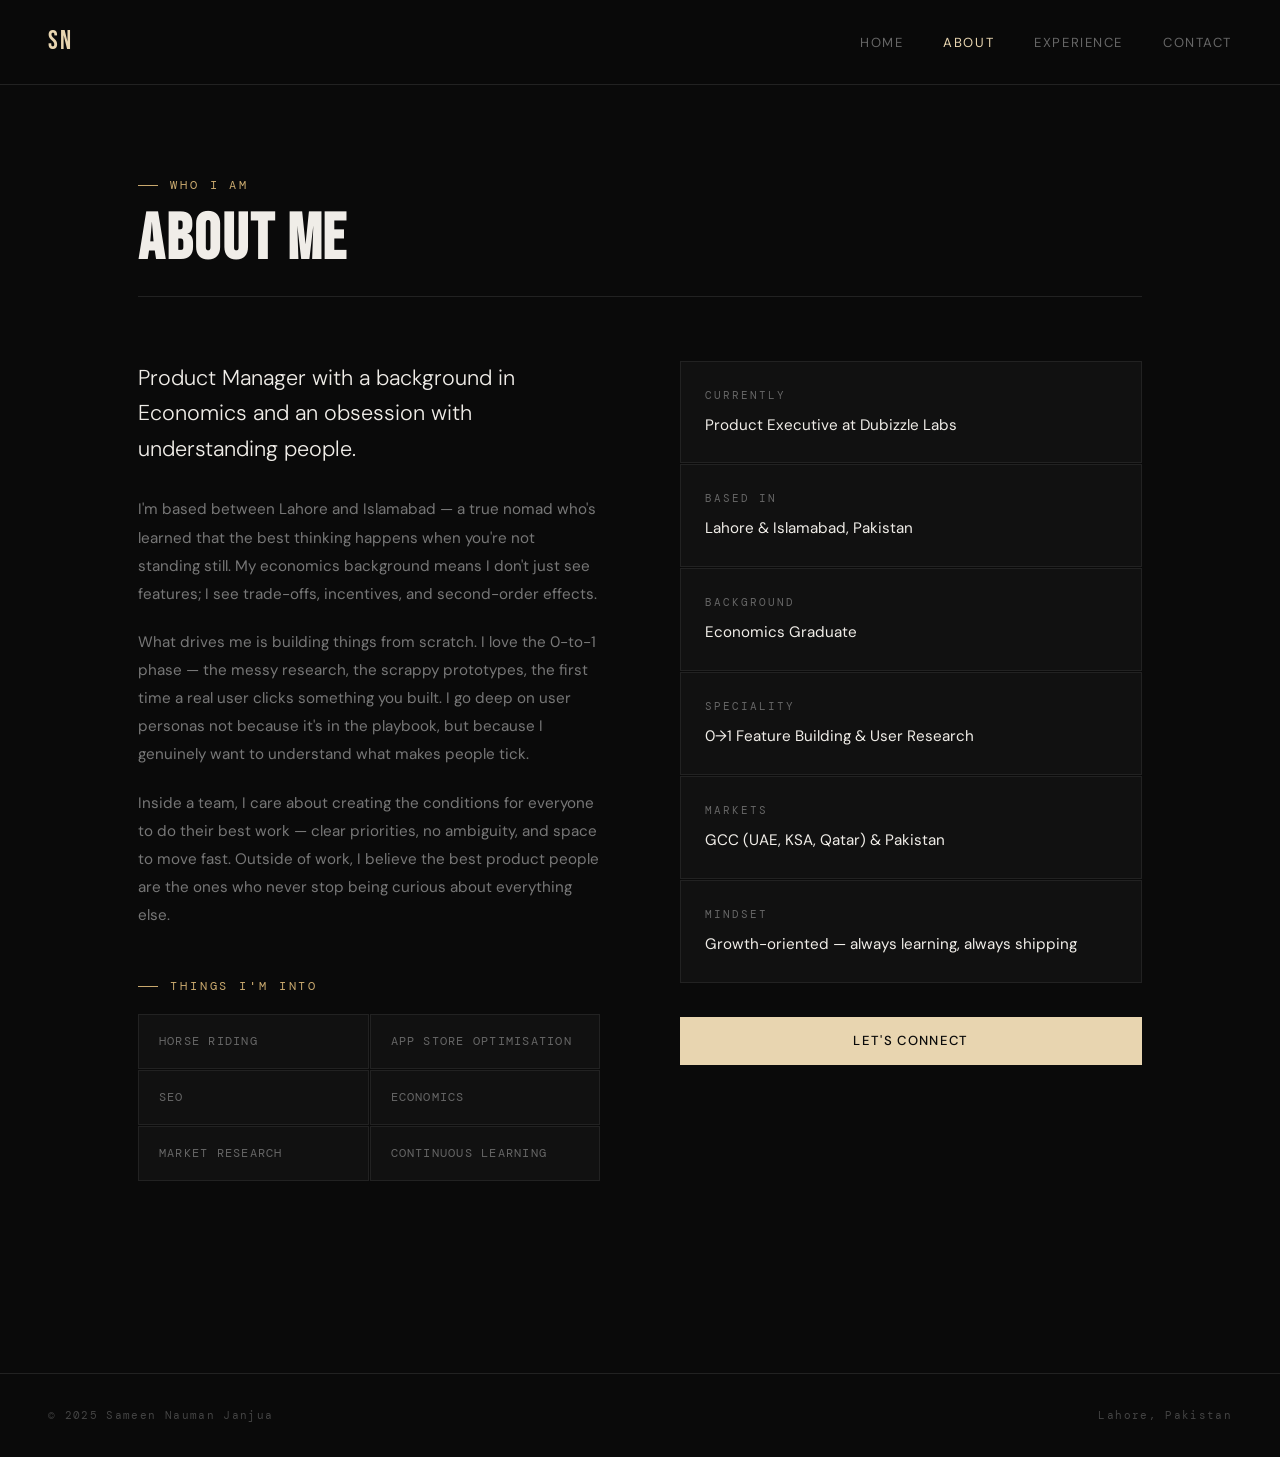
==== about.html @ ec95205e "Add files via upload" ====
<!DOCTYPE html>
<html lang="en">
<head>
  <meta charset="UTF-8" />
  <meta name="viewport" content="width=device-width, initial-scale=1.0" />
  <title>About — Sameen Nauman</title>
  <link rel="stylesheet" href="style.css" />
</head>
<body>

  <nav>
    <a href="index.html" class="nav-logo">SN</a>
    <ul class="nav-links">
      <li><a href="index.html">Home</a></li>
      <li><a href="about.html" class="active">About</a></li>
      <li><a href="experience.html">Experience</a></li>
      <li><a href="contact.html">Contact</a></li>
    </ul>
  </nav>

  <div class="page">
    <section class="section">
      <div class="container">

        <div class="section-header fade-up">
          <p class="section-label">Who I Am</p>
          <h1 class="section-title">About Me</h1>
        </div>

        <div class="about-grid">
          <div class="about-main fade-up delay-1">
            <p class="about-lead">
              Product Manager with a background in Economics and an obsession with understanding people.
            </p>
            <p class="about-body">
              I'm based between Lahore and Islamabad — a true nomad who's learned that the best thinking happens when you're not standing still. My economics background means I don't just see features; I see trade-offs, incentives, and second-order effects.
            </p>
            <p class="about-body">
              What drives me is building things from scratch. I love the 0-to-1 phase — the messy research, the scrappy prototypes, the first time a real user clicks something you built. I go deep on user personas not because it's in the playbook, but because I genuinely want to understand what makes people tick.
            </p>
            <p class="about-body">
              Inside a team, I care about creating the conditions for everyone to do their best work — clear priorities, no ambiguity, and space to move fast. Outside of work, I believe the best product people are the ones who never stop being curious about everything else.
            </p>

            <div class="hobbies-grid" style="margin-top: 3rem;">
              <div class="section-label" style="grid-column: 1/-1; margin-bottom: 1rem;">Things I'm Into</div>
              <div class="hobby-tag">Horse Riding</div>
              <div class="hobby-tag">App Store Optimisation</div>
              <div class="hobby-tag">SEO</div>
              <div class="hobby-tag">Economics</div>
              <div class="hobby-tag">Market Research</div>
              <div class="hobby-tag">Continuous Learning</div>
            </div>
          </div>

          <div class="about-sidebar fade-up delay-2">
            <div class="sidebar-item">
              <div class="sidebar-item-label">Currently</div>
              <div class="sidebar-item-value">Product Executive at Dubizzle Labs</div>
            </div>
            <div class="sidebar-item">
              <div class="sidebar-item-label">Based In</div>
              <div class="sidebar-item-value">Lahore & Islamabad, Pakistan</div>
            </div>
            <div class="sidebar-item">
              <div class="sidebar-item-label">Background</div>
              <div class="sidebar-item-value">Economics Graduate</div>
            </div>
            <div class="sidebar-item">
              <div class="sidebar-item-label">Speciality</div>
              <div class="sidebar-item-value">0→1 Feature Building & User Research</div>
            </div>
            <div class="sidebar-item">
              <div class="sidebar-item-label">Markets</div>
              <div class="sidebar-item-value">GCC (UAE, KSA, Qatar) & Pakistan</div>
            </div>
            <div class="sidebar-item">
              <div class="sidebar-item-label">Mindset</div>
              <div class="sidebar-item-value">Growth-oriented — always learning, always shipping</div>
            </div>
            <div style="margin-top: 1px;">
              <a href="contact.html" class="btn btn-primary" style="width: 100%; justify-content: center; margin-top: 2rem;">Let's Connect</a>
            </div>
          </div>
        </div>

      </div>
    </section>
  </div>

  <footer>
    <span class="footer-text">© 2025 Sameen Nauman Janjua</span>
    <span class="footer-text">Lahore, Pakistan</span>
  </footer>

</body>
</html>
---- style.css ----
@import url('https://fonts.googleapis.com/css2?family=Bebas+Neue&family=DM+Sans:ital,opsz,wght@0,9..40,300;0,9..40,400;0,9..40,500;1,9..40,300&family=DM+Mono:wght@400;500&display=swap');

*, *::before, *::after { box-sizing: border-box; margin: 0; padding: 0; }

:root {
  --bg: #0a0a0a;
  --bg2: #111111;
  --bg3: #181818;
  --border: #222222;
  --border2: #2e2e2e;
  --text: #f0ede8;
  --muted: #666;
  --muted2: #444;
  --accent: #e8d5b0;
  --accent2: #c9a96e;
  --accent3: #f5efe6;
  --font-display: 'Bebas Neue', sans-serif;
  --font-body: 'DM Sans', sans-serif;
  --font-mono: 'DM Mono', monospace;
}

html { scroll-behavior: smooth; }

body {
  background: var(--bg);
  color: var(--text);
  font-family: var(--font-body);
  font-size: 16px;
  line-height: 1.7;
  min-height: 100vh;
  overflow-x: hidden;
}

/* ── NAV ── */
nav {
  position: fixed;
  top: 0; left: 0; right: 0;
  z-index: 100;
  display: flex;
  align-items: center;
  justify-content: space-between;
  padding: 1.25rem 3rem;
  background: rgba(10,10,10,0.92);
  backdrop-filter: blur(12px);
  border-bottom: 1px solid var(--border);
}

.nav-logo {
  font-family: var(--font-display);
  font-size: 1.6rem;
  letter-spacing: 0.08em;
  color: var(--accent);
  text-decoration: none;
}

.nav-links {
  display: flex;
  gap: 2.5rem;
  list-style: none;
}

.nav-links a {
  color: var(--muted);
  text-decoration: none;
  font-size: 0.82rem;
  letter-spacing: 0.12em;
  text-transform: uppercase;
  font-weight: 400;
  transition: color 0.2s;
}

.nav-links a:hover,
.nav-links a.active {
  color: var(--accent);
}

/* ── LAYOUT ── */
.page {
  padding-top: 80px;
  min-height: 100vh;
}

.container {
  max-width: 1100px;
  margin: 0 auto;
  padding: 0 3rem;
}

/* ── HOME ── */
.hero {
  min-height: calc(100vh - 80px);
  display: flex;
  align-items: center;
  position: relative;
  overflow: hidden;
}

.hero::before {
  content: '';
  position: absolute;
  top: -20%;
  right: -10%;
  width: 600px;
  height: 600px;
  background: radial-gradient(circle, rgba(232,213,176,0.04) 0%, transparent 70%);
  pointer-events: none;
}

.hero-grid {
  display: grid;
  grid-template-columns: 1fr 1fr;
  gap: 4rem;
  align-items: center;
  width: 100%;
}

.hero-eyebrow {
  font-family: var(--font-mono);
  font-size: 0.75rem;
  letter-spacing: 0.2em;
  text-transform: uppercase;
  color: var(--accent2);
  margin-bottom: 1.25rem;
  display: flex;
  align-items: center;
  gap: 0.75rem;
}

.hero-eyebrow::before {
  content: '';
  display: block;
  width: 32px;
  height: 1px;
  background: var(--accent2);
}

.hero-name {
  font-family: var(--font-display);
  font-size: clamp(4rem, 8vw, 7rem);
  line-height: 0.92;
  letter-spacing: 0.02em;
  color: var(--text);
  margin-bottom: 0.5rem;
}

.hero-name span {
  color: var(--accent);
  display: block;
}

.hero-title {
  font-family: var(--font-mono);
  font-size: 0.85rem;
  color: var(--muted);
  letter-spacing: 0.15em;
  text-transform: uppercase;
  margin-bottom: 2rem;
  padding-top: 1rem;
  border-top: 1px solid var(--border);
}

.hero-desc {
  font-size: 1rem;
  color: #888;
  line-height: 1.8;
  max-width: 420px;
  margin-bottom: 2.5rem;
  font-weight: 300;
}

.hero-cta {
  display: flex;
  gap: 1rem;
  flex-wrap: wrap;
}

.btn {
  display: inline-flex;
  align-items: center;
  gap: 0.5rem;
  padding: 0.75rem 1.75rem;
  font-family: var(--font-body);
  font-size: 0.82rem;
  font-weight: 500;
  letter-spacing: 0.1em;
  text-transform: uppercase;
  text-decoration: none;
  border: 1px solid var(--border2);
  cursor: pointer;
  transition: all 0.2s;
}

.btn-primary {
  background: var(--accent);
  color: #0a0a0a;
  border-color: var(--accent);
}

.btn-primary:hover {
  background: var(--accent3);
  border-color: var(--accent3);
}

.btn-ghost {
  background: transparent;
  color: var(--muted);
}

.btn-ghost:hover {
  color: var(--text);
  border-color: var(--muted);
}

.hero-visual {
  display: flex;
  flex-direction: column;
  gap: 1px;
}

.stat-card {
  background: var(--bg2);
  border: 1px solid var(--border);
  padding: 1.75rem 2rem;
  transition: border-color 0.2s;
}

.stat-card:hover { border-color: var(--border2); }

.stat-num {
  font-family: var(--font-display);
  font-size: 3rem;
  letter-spacing: 0.04em;
  color: var(--accent);
  line-height: 1;
  margin-bottom: 0.35rem;
}

.stat-label {
  font-size: 0.78rem;
  color: var(--muted);
  letter-spacing: 0.12em;
  text-transform: uppercase;
  font-family: var(--font-mono);
}

/* ── SECTION TITLES ── */
.section-header {
  margin-bottom: 4rem;
  padding-bottom: 1.5rem;
  border-bottom: 1px solid var(--border);
}

.section-label {
  font-family: var(--font-mono);
  font-size: 0.72rem;
  letter-spacing: 0.25em;
  text-transform: uppercase;
  color: var(--accent2);
  margin-bottom: 0.75rem;
  display: flex;
  align-items: center;
  gap: 0.75rem;
}

.section-label::before {
  content: '';
  display: block;
  width: 20px;
  height: 1px;
  background: var(--accent2);
}

.section-title {
  font-family: var(--font-display);
  font-size: clamp(2.5rem, 5vw, 4rem);
  letter-spacing: 0.03em;
  line-height: 1;
  color: var(--text);
}

/* ── ABOUT ── */
.about-grid {
  display: grid;
  grid-template-columns: 1fr 1fr;
  gap: 5rem;
  align-items: start;
}

.about-lead {
  font-size: 1.35rem;
  font-weight: 300;
  line-height: 1.65;
  color: var(--text);
  margin-bottom: 1.75rem;
}

.about-body {
  font-size: 0.95rem;
  color: #777;
  line-height: 1.85;
  margin-bottom: 1.25rem;
}

.about-sidebar {
  display: flex;
  flex-direction: column;
  gap: 1px;
}

.sidebar-item {
  background: var(--bg2);
  border: 1px solid var(--border);
  padding: 1.5rem;
}

.sidebar-item-label {
  font-family: var(--font-mono);
  font-size: 0.7rem;
  letter-spacing: 0.18em;
  text-transform: uppercase;
  color: var(--muted);
  margin-bottom: 0.5rem;
}

.sidebar-item-value {
  font-size: 0.95rem;
  color: var(--text);
  font-weight: 400;
}

.hobbies-grid {
  display: grid;
  grid-template-columns: 1fr 1fr;
  gap: 1px;
  margin-top: 3rem;
}

.hobby-tag {
  background: var(--bg2);
  border: 1px solid var(--border);
  padding: 1rem 1.25rem;
  font-family: var(--font-mono);
  font-size: 0.78rem;
  letter-spacing: 0.1em;
  text-transform: uppercase;
  color: var(--muted);
  transition: all 0.2s;
}

.hobby-tag:hover {
  color: var(--accent);
  border-color: var(--border2);
}

/* ── EXPERIENCE ── */
.exp-list {
  display: flex;
  flex-direction: column;
  gap: 1px;
}

.exp-item {
  background: var(--bg2);
  border: 1px solid var(--border);
  padding: 2.5rem;
  transition: border-color 0.2s;
  position: relative;
  overflow: hidden;
}

.exp-item::before {
  content: '';
  position: absolute;
  left: 0; top: 0; bottom: 0;
  width: 2px;
  background: transparent;
  transition: background 0.2s;
}

.exp-item:hover { border-color: var(--border2); }
.exp-item:hover::before { background: var(--accent2); }

.exp-header {
  display: flex;
  justify-content: space-between;
  align-items: flex-start;
  margin-bottom: 0.5rem;
  flex-wrap: wrap;
  gap: 0.5rem;
}

.exp-company {
  font-family: var(--font-display);
  font-size: 1.5rem;
  letter-spacing: 0.06em;
  color: var(--accent);
  line-height: 1;
}

.exp-period {
  font-family: var(--font-mono);
  font-size: 0.72rem;
  letter-spacing: 0.18em;
  text-transform: uppercase;
  color: var(--muted);
  padding-top: 0.2rem;
}

.exp-role {
  font-size: 0.85rem;
  color: var(--muted);
  letter-spacing: 0.08em;
  text-transform: uppercase;
  font-family: var(--font-mono);
  margin-bottom: 1.5rem;
}

.exp-location {
  font-family: var(--font-mono);
  font-size: 0.7rem;
  color: var(--muted2);
  letter-spacing: 0.1em;
  margin-bottom: 1.5rem;
}

.exp-bullets {
  list-style: none;
  display: flex;
  flex-direction: column;
  gap: 0.65rem;
}

.exp-bullets li {
  font-size: 0.92rem;
  color: #777;
  line-height: 1.7;
  padding-left: 1.25rem;
  position: relative;
}

.exp-bullets li::before {
  content: '—';
  position: absolute;
  left: 0;
  color: var(--accent2);
  font-weight: 400;
}

/* ── CONTACT ── */
.contact-grid {
  display: grid;
  grid-template-columns: 1fr 1fr;
  gap: 5rem;
  align-items: start;
}

.contact-lead {
  font-size: 1.2rem;
  font-weight: 300;
  color: #888;
  line-height: 1.8;
  margin-bottom: 3rem;
}

.contact-links {
  display: flex;
  flex-direction: column;
  gap: 1px;
}

.contact-link-item {
  display: flex;
  align-items: center;
  justify-content: space-between;
  background: var(--bg2);
  border: 1px solid var(--border);
  padding: 1.25rem 1.5rem;
  text-decoration: none;
  color: var(--text);
  transition: all 0.2s;
}

.contact-link-item:hover {
  border-color: var(--accent2);
  color: var(--accent);
}

.contact-link-label {
  font-family: var(--font-mono);
  font-size: 0.72rem;
  letter-spacing: 0.18em;
  text-transform: uppercase;
  color: var(--muted);
  display: block;
  margin-bottom: 0.2rem;
}

.contact-link-value {
  font-size: 0.92rem;
}

.contact-arrow {
  font-size: 1.1rem;
  color: var(--muted2);
  transition: color 0.2s;
}

.contact-link-item:hover .contact-arrow {
  color: var(--accent);
}

.contact-form {
  display: flex;
  flex-direction: column;
  gap: 1px;
}

.form-row {
  display: grid;
  grid-template-columns: 1fr 1fr;
  gap: 1px;
}

.form-field {
  background: var(--bg2);
  border: 1px solid var(--border);
  padding: 1.25rem 1.5rem;
  transition: border-color 0.2s;
}

.form-field:focus-within { border-color: var(--accent2); }

.form-field label {
  display: block;
  font-family: var(--font-mono);
  font-size: 0.68rem;
  letter-spacing: 0.18em;
  text-transform: uppercase;
  color: var(--muted);
  margin-bottom: 0.5rem;
}

.form-field input,
.form-field textarea {
  background: transparent;
  border: none;
  outline: none;
  color: var(--text);
  font-family: var(--font-body);
  font-size: 0.92rem;
  width: 100%;
  resize: none;
}

.form-field input::placeholder,
.form-field textarea::placeholder {
  color: var(--muted2);
}

.form-submit {
  margin-top: 1px;
}

/* ── FOOTER ── */
footer {
  border-top: 1px solid var(--border);
  padding: 2rem 3rem;
  display: flex;
  justify-content: space-between;
  align-items: center;
  margin-top: 6rem;
}

.footer-text {
  font-family: var(--font-mono);
  font-size: 0.7rem;
  letter-spacing: 0.12em;
  color: var(--muted2);
}

/* ── PAGE PADDING ── */
.section {
  padding: 6rem 0;
}

/* ── ANIMATIONS ── */
@keyframes fadeUp {
  from { opacity: 0; transform: translateY(24px); }
  to { opacity: 1; transform: translateY(0); }
}

.fade-up {
  animation: fadeUp 0.7s ease forwards;
  opacity: 0;
}

.delay-1 { animation-delay: 0.1s; }
.delay-2 { animation-delay: 0.25s; }
.delay-3 { animation-delay: 0.4s; }
.delay-4 { animation-delay: 0.55s; }
.delay-5 { animation-delay: 0.7s; }

/* ── RESPONSIVE ── */
@media (max-width: 768px) {
  nav { padding: 1rem 1.5rem; }
  .container { padding: 0 1.5rem; }
  .hero-grid { grid-template-columns: 1fr; gap: 3rem; }
  .hero-visual { display: grid; grid-template-columns: 1fr 1fr; }
  .about-grid { grid-template-columns: 1fr; gap: 3rem; }
  .contact-grid { grid-template-columns: 1fr; gap: 3rem; }
  .form-row { grid-template-columns: 1fr; }
  footer { flex-direction: column; gap: 1rem; text-align: center; }
  .nav-links { gap: 1.5rem; }
}
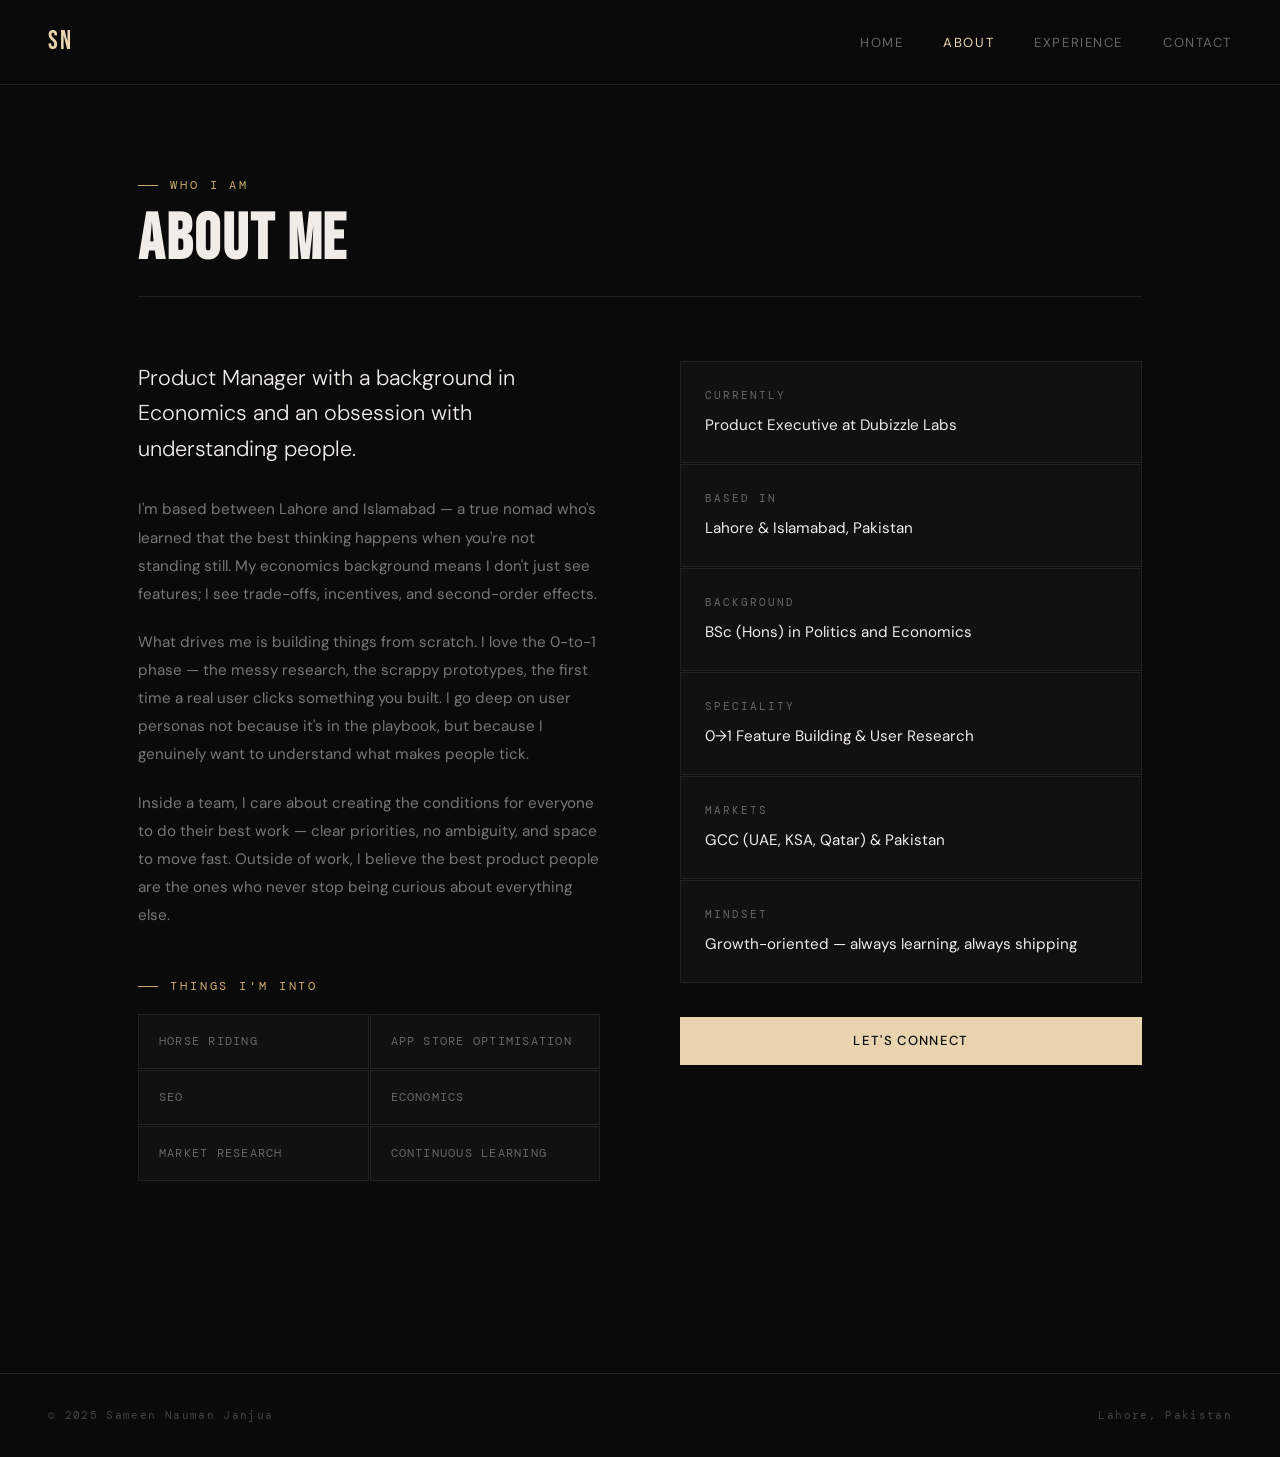
==== commit 4fa2ef4f: "Update about.html" ====
--- a/about.html
+++ b/about.html
@@ -64,7 +64,7 @@
             </div>
             <div class="sidebar-item">
               <div class="sidebar-item-label">Background</div>
-              <div class="sidebar-item-value">Economics Graduate</div>
+              <div class="sidebar-item-value">BSc (Hons) in Politics and Economics</div>
             </div>
             <div class="sidebar-item">
               <div class="sidebar-item-label">Speciality</div>
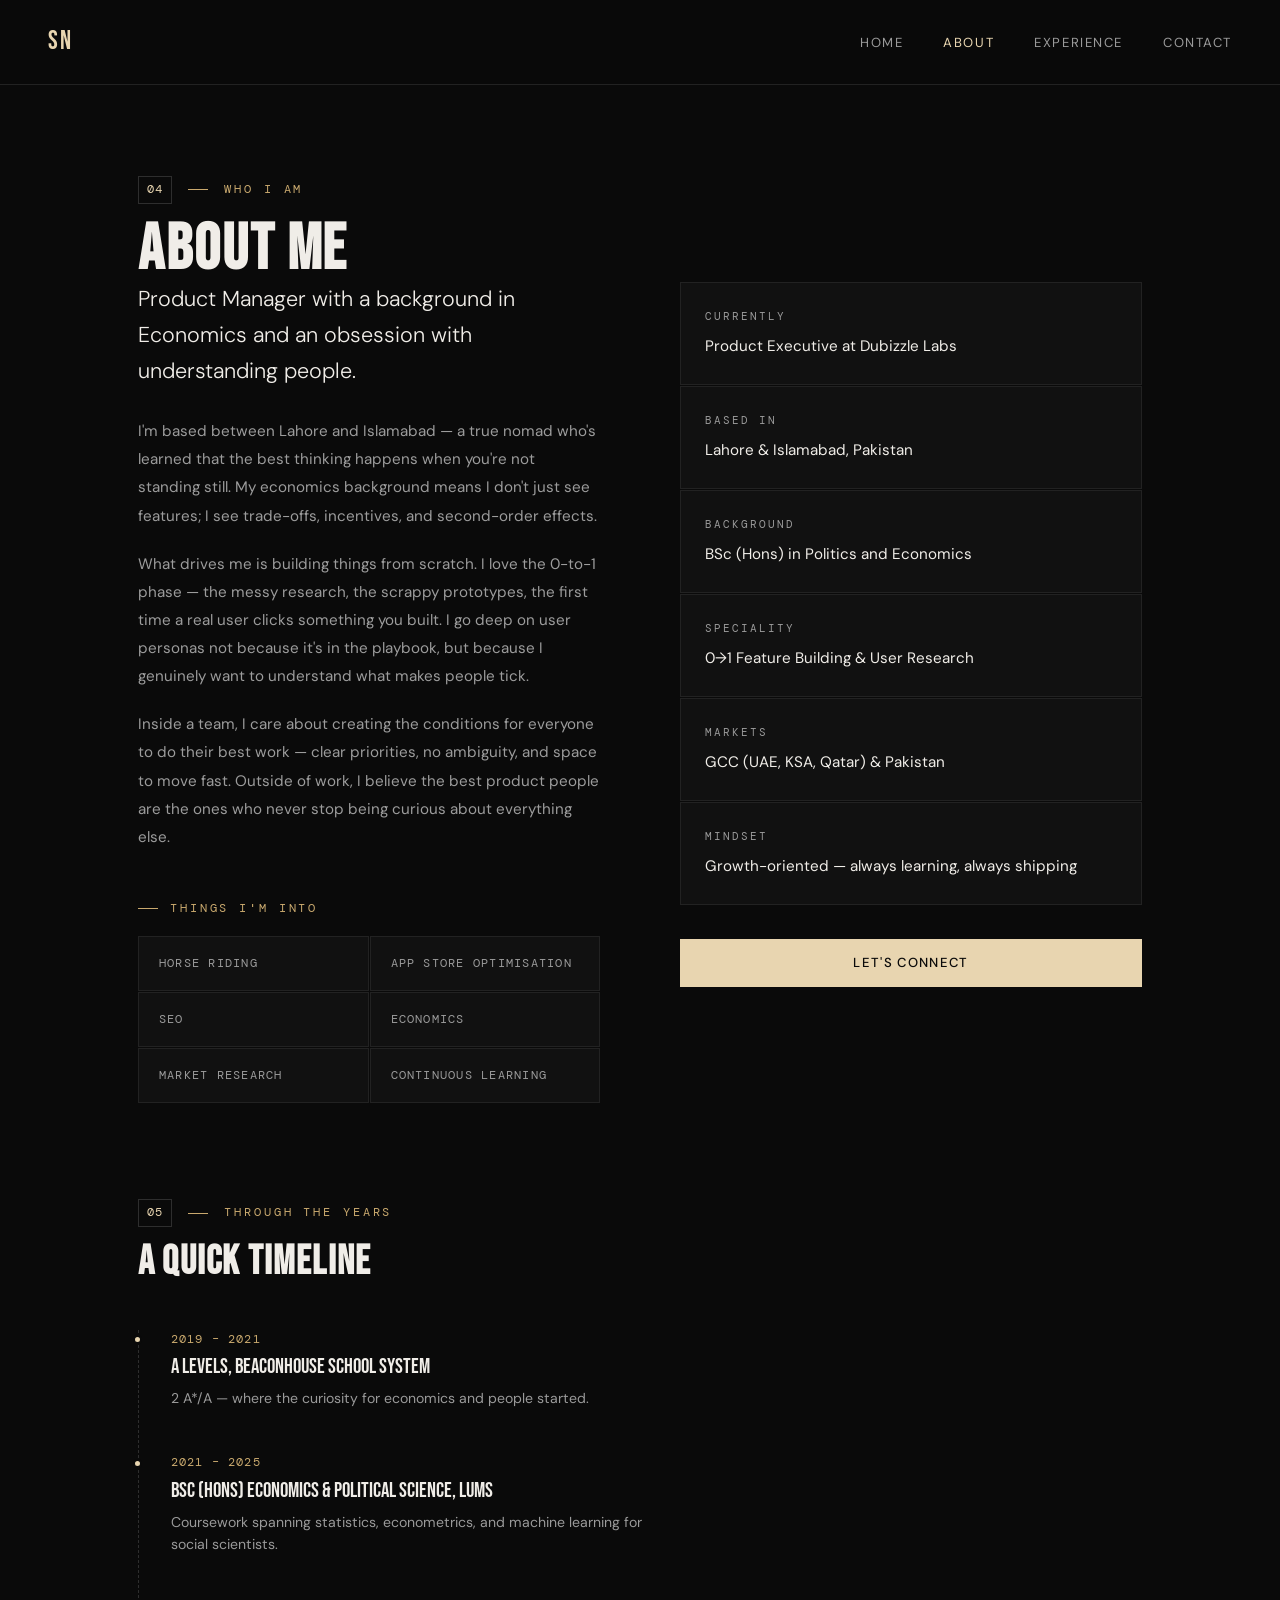
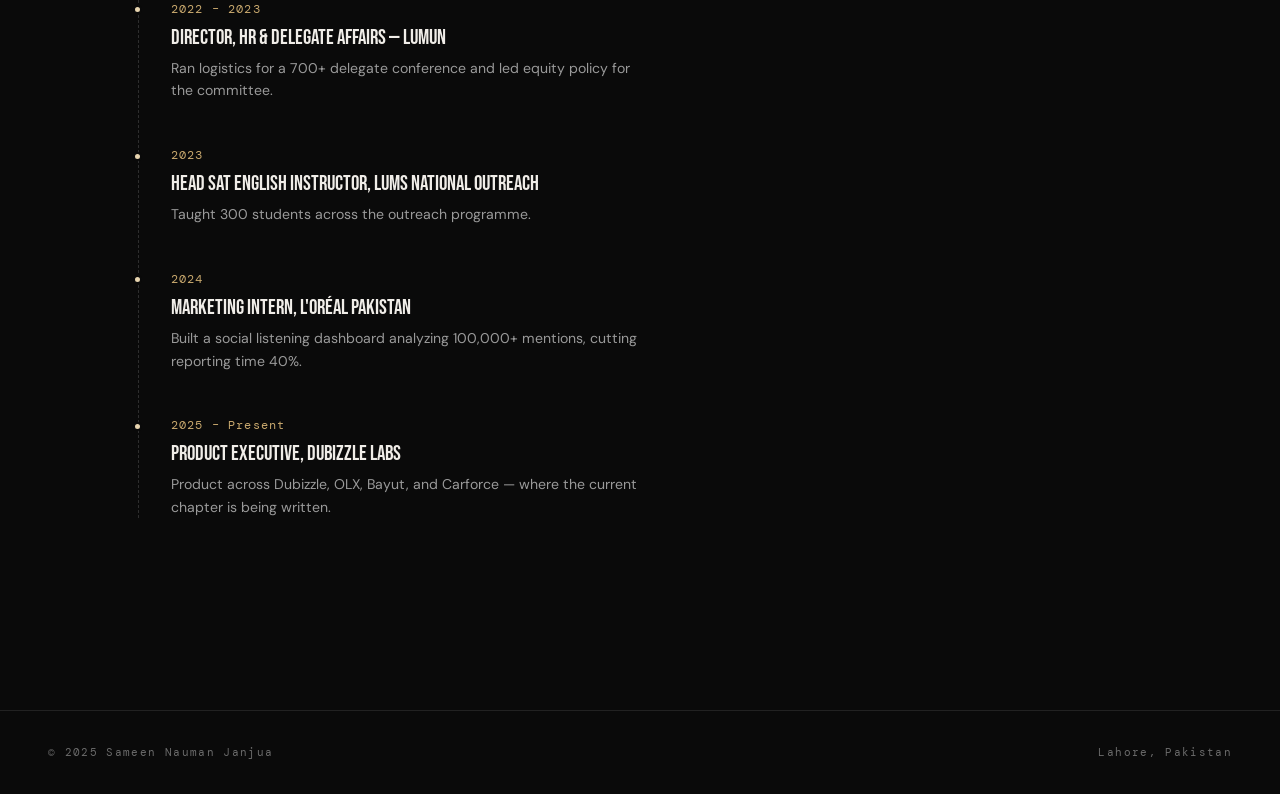
==== commit d200efc0: "Add Breedlove-inspired editorial system: numbered kickers, stats row, marquee ticker, contents index" ====
--- a/about.html
+++ b/about.html
@@ -22,8 +22,12 @@
     <section class="section">
       <div class="container">
 
-        <div class="section-header fade-up">
-          <p class="section-label">Who I Am</p>
+        <div class="kicker fade-up">
+          <span class="kicker-num">04</span>
+          <span class="kicker-line"></span>
+          <span class="kicker-text">Who I Am</span>
+        </div>
+        <div class="section-header fade-up" style="border:none; margin-bottom:0; padding-bottom:0;">
           <h1 class="section-title">About Me</h1>
         </div>
 
@@ -86,6 +90,52 @@
 
       </div>
     </section>
+
+    <section class="section" style="padding-top: 0;">
+      <div class="container">
+        <div class="kicker fade-up">
+          <span class="kicker-num">05</span>
+          <span class="kicker-line"></span>
+          <span class="kicker-text">Through the Years</span>
+        </div>
+        <div class="section-header fade-up" style="border:none; margin-bottom: 3rem; padding-bottom:0;">
+          <h2 class="section-title" style="font-size: 2.5rem;">A Quick Timeline</h2>
+        </div>
+
+        <div class="timeline fade-up delay-1">
+          <div class="timeline-item">
+            <div class="timeline-year">2019 – 2021</div>
+            <div class="timeline-title">A Levels, Beaconhouse School System</div>
+            <p class="timeline-desc">2 A*/A — where the curiosity for economics and people started.</p>
+          </div>
+          <div class="timeline-item">
+            <div class="timeline-year">2021 – 2025</div>
+            <div class="timeline-title">BSc (Hons) Economics &amp; Political Science, LUMS</div>
+            <p class="timeline-desc">Coursework spanning statistics, econometrics, and machine learning for social scientists.</p>
+          </div>
+          <div class="timeline-item">
+            <div class="timeline-year">2022 – 2023</div>
+            <div class="timeline-title">Director, HR &amp; Delegate Affairs — LUMUN</div>
+            <p class="timeline-desc">Ran logistics for a 700+ delegate conference and led equity policy for the committee.</p>
+          </div>
+          <div class="timeline-item">
+            <div class="timeline-year">2023</div>
+            <div class="timeline-title">Head SAT English Instructor, LUMS National Outreach</div>
+            <p class="timeline-desc">Taught 300 students across the outreach programme.</p>
+          </div>
+          <div class="timeline-item">
+            <div class="timeline-year">2024</div>
+            <div class="timeline-title">Marketing Intern, L'Oréal Pakistan</div>
+            <p class="timeline-desc">Built a social listening dashboard analyzing 100,000+ mentions, cutting reporting time 40%.</p>
+          </div>
+          <div class="timeline-item">
+            <div class="timeline-year">2025 – Present</div>
+            <div class="timeline-title">Product Executive, Dubizzle Labs</div>
+            <p class="timeline-desc">Product across Dubizzle, OLX, Bayut, and Carforce — where the current chapter is being written.</p>
+          </div>
+        </div>
+      </div>
+    </section>
   </div>
 
   <footer>
--- a/style.css
+++ b/style.css
@@ -9,8 +9,8 @@
   --border: #222222;
   --border2: #2e2e2e;
   --text: #f0ede8;
-  --muted: #666;
-  --muted2: #444;
+  --muted: #9a9a9a;
+  --muted2: #6b6b6b;
   --accent: #e8d5b0;
   --accent2: #c9a96e;
   --accent3: #f5efe6;
@@ -161,7 +161,7 @@
 
 .hero-desc {
   font-size: 1rem;
-  color: #888;
+  color: #a3a3a3;
   line-height: 1.8;
   max-width: 420px;
   margin-bottom: 2.5rem;
@@ -278,6 +278,214 @@
   color: var(--text);
 }
 
+/* ── EDITORIAL NUMBERING KICKER ── */
+.kicker {
+  display: flex;
+  align-items: center;
+  gap: 1rem;
+  margin-bottom: 0.9rem;
+}
+
+.kicker-num {
+  font-family: var(--font-mono);
+  font-size: 0.72rem;
+  letter-spacing: 0.1em;
+  color: var(--accent);
+  border: 1px solid var(--border2);
+  padding: 0.2rem 0.5rem;
+  flex-shrink: 0;
+}
+
+.kicker-line {
+  width: 20px;
+  height: 1px;
+  background: var(--accent2);
+  flex-shrink: 0;
+}
+
+.kicker-text {
+  font-family: var(--font-mono);
+  font-size: 0.72rem;
+  letter-spacing: 0.25em;
+  text-transform: uppercase;
+  color: var(--accent2);
+}
+
+/* ── STATS ROW (hairline dividers) ── */
+.stats-row {
+  display: grid;
+  grid-template-columns: repeat(auto-fit, minmax(160px, 1fr));
+  border-top: 1px solid var(--border);
+  border-bottom: 1px solid var(--border);
+}
+
+.stats-row-item {
+  padding: 2.25rem 1.75rem;
+  border-left: 1px solid var(--border);
+}
+
+.stats-row-item:first-child { border-left: none; }
+
+.stats-row-num {
+  font-family: var(--font-display);
+  font-size: clamp(2.2rem, 4vw, 3.2rem);
+  color: var(--accent);
+  line-height: 1;
+  margin-bottom: 0.6rem;
+}
+
+.stats-row-label {
+  font-family: var(--font-mono);
+  font-size: 0.7rem;
+  letter-spacing: 0.06em;
+  text-transform: uppercase;
+  color: var(--muted);
+  line-height: 1.5;
+}
+
+@media (max-width: 700px) {
+  .stats-row-item { border-left: none; border-top: 1px solid var(--border); }
+  .stats-row-item:first-child { border-top: none; }
+}
+
+/* ── MARQUEE TICKER ── */
+.marquee {
+  overflow: hidden;
+  border-top: 1px solid var(--border);
+  border-bottom: 1px solid var(--border);
+  padding: 1.1rem 0;
+  white-space: nowrap;
+}
+
+.marquee-track {
+  display: inline-flex;
+  animation: marqueeScroll 28s linear infinite;
+}
+
+.marquee-track span {
+  font-family: var(--font-mono);
+  font-size: 0.82rem;
+  letter-spacing: 0.12em;
+  text-transform: uppercase;
+  color: var(--muted);
+  padding: 0 1.25rem;
+  display: inline-flex;
+  align-items: center;
+  gap: 1.25rem;
+}
+
+.marquee-track span::after {
+  content: '·';
+  color: var(--accent2);
+}
+
+@keyframes marqueeScroll {
+  from { transform: translateX(0); }
+  to { transform: translateX(-50%); }
+}
+
+@media (prefers-reduced-motion: reduce) {
+  .marquee-track { animation: none; }
+}
+
+/* ── CONTENTS INDEX ── */
+.contents-index {
+  margin-bottom: 3.5rem;
+  border-top: 1px solid var(--border);
+}
+
+.contents-item {
+  display: flex;
+  align-items: baseline;
+  gap: 1.5rem;
+  padding: 1.1rem 0;
+  border-bottom: 1px solid var(--border);
+  text-decoration: none;
+  color: inherit;
+  transition: opacity 0.2s;
+}
+
+.contents-item:hover { opacity: 0.65; }
+
+.contents-item-code {
+  font-family: var(--font-mono);
+  font-size: 0.72rem;
+  color: var(--accent2);
+  flex-shrink: 0;
+  width: 44px;
+}
+
+.contents-item-title {
+  font-family: var(--font-display);
+  font-size: 1.1rem;
+  letter-spacing: 0.01em;
+  color: var(--text);
+  flex-shrink: 0;
+}
+
+.contents-item-desc {
+  font-size: 0.82rem;
+  color: var(--muted);
+  flex-grow: 1;
+  text-align: right;
+  overflow: hidden;
+  text-overflow: ellipsis;
+}
+
+@media (max-width: 700px) {
+  .contents-item { flex-wrap: wrap; }
+  .contents-item-desc { text-align: left; width: 100%; }
+}
+
+/* ── VERTICAL TIMELINE ── */
+.timeline {
+  position: relative;
+  padding-left: 2rem;
+  border-left: 1px dashed var(--border2);
+}
+
+.timeline-item {
+  position: relative;
+  padding-bottom: 2.75rem;
+}
+
+.timeline-item:last-child { padding-bottom: 0; }
+
+.timeline-item::before {
+  content: '';
+  position: absolute;
+  left: -2.4rem;
+  top: 0.35rem;
+  width: 9px;
+  height: 9px;
+  border-radius: 50%;
+  background: var(--accent);
+  border: 2px solid var(--bg);
+}
+
+.timeline-year {
+  font-family: var(--font-mono);
+  font-size: 0.72rem;
+  letter-spacing: 0.1em;
+  color: var(--accent2);
+  margin-bottom: 0.4rem;
+}
+
+.timeline-title {
+  font-family: var(--font-display);
+  font-size: 1.3rem;
+  color: var(--text);
+  margin-bottom: 0.4rem;
+  line-height: 1.2;
+}
+
+.timeline-desc {
+  font-size: 0.88rem;
+  color: var(--muted);
+  line-height: 1.6;
+  max-width: 480px;
+}
+
 /* ── ABOUT ── */
 .about-grid {
   display: grid;
@@ -296,7 +504,7 @@
 
 .about-body {
   font-size: 0.95rem;
-  color: #777;
+  color: #9c9c9c;
   line-height: 1.85;
   margin-bottom: 1.25rem;
 }
@@ -432,7 +640,7 @@
 
 .exp-bullets li {
   font-size: 0.92rem;
-  color: #777;
+  color: #9c9c9c;
   line-height: 1.7;
   padding-left: 1.25rem;
   position: relative;
@@ -446,7 +654,497 @@
   font-weight: 400;
 }
 
-/* ── CONTACT ── */
+.exp-company a,
+.exp-company-link {
+  color: inherit;
+  text-decoration: none;
+  border-bottom: 1px solid transparent;
+  transition: border-color 0.2s;
+}
+
+.exp-company a:hover,
+.exp-company-link:hover {
+  border-bottom-color: var(--accent);
+}
+
+/* ── SELECTED WORK ── */
+.feature-grid {
+  display: grid;
+  grid-template-columns: repeat(auto-fit, minmax(260px, 1fr));
+  gap: 1px;
+}
+
+.feature-card {
+  background: var(--bg2);
+  border: 1px solid var(--border);
+  padding: 1.75rem 2rem;
+  position: relative;
+  overflow: hidden;
+  transition: border-color 0.2s;
+  display: flex;
+  flex-direction: column;
+}
+
+.feature-card::before {
+  content: '';
+  position: absolute;
+  left: 0; top: 0; bottom: 0;
+  width: 2px;
+  background: transparent;
+  transition: background 0.2s;
+}
+
+.feature-card:hover { border-color: var(--border2); }
+.feature-card:hover::before { background: var(--accent2); }
+
+.feature-eyebrow {
+  font-family: var(--font-mono);
+  font-size: 0.68rem;
+  letter-spacing: 0.14em;
+  text-transform: uppercase;
+  color: var(--accent2);
+  margin-bottom: 0.75rem;
+}
+
+.feature-name {
+  font-family: var(--font-display);
+  font-size: 1.3rem;
+  letter-spacing: 0.02em;
+  color: var(--text);
+  margin-bottom: 0.65rem;
+  line-height: 1.2;
+}
+
+.feature-desc {
+  font-size: 0.85rem;
+  color: #9c9c9c;
+  line-height: 1.65;
+  margin-bottom: 1.25rem;
+  flex-grow: 1;
+}
+
+.feature-footer {
+  display: flex;
+  align-items: center;
+  justify-content: space-between;
+  gap: 0.75rem;
+  flex-wrap: wrap;
+}
+
+.feature-status {
+  font-family: var(--font-mono);
+  font-size: 0.65rem;
+  letter-spacing: 0.1em;
+  text-transform: uppercase;
+  color: var(--muted);
+  display: inline-flex;
+  align-items: center;
+  gap: 0.4rem;
+}
+
+.feature-status::before {
+  content: '';
+  width: 6px; height: 6px;
+  border-radius: 50%;
+  background: var(--muted2);
+  flex-shrink: 0;
+}
+
+.feature-status.is-live {
+  color: var(--accent);
+}
+.feature-status.is-live::before { background: var(--accent); }
+
+.feature-link {
+  font-family: var(--font-mono);
+  font-size: 0.7rem;
+  letter-spacing: 0.06em;
+  color: var(--muted);
+  text-decoration: none;
+  transition: color 0.2s;
+  white-space: nowrap;
+}
+
+.feature-link:hover { color: var(--accent); }
+
+.feature-media {
+  width: 100%;
+  display: block;
+  margin-bottom: 1rem;
+  border: 1px solid var(--border2);
+}
+
+.feature-media img {
+  width: 100%;
+  height: auto;
+  display: block;
+}
+
+/* ── FLAGSHIP / BENTO ── */
+.flagship-grid {
+  display: grid;
+  grid-template-columns: 1fr 1fr;
+  gap: 1px;
+  margin-bottom: 1px;
+}
+
+.flagship-card {
+  background: var(--bg2);
+  border: 1px solid var(--border);
+  padding: 2.75rem 3rem;
+  position: relative;
+  overflow: hidden;
+  transition: border-color 0.2s;
+}
+
+.flagship-card::before {
+  content: '';
+  position: absolute;
+  left: 0; top: 0; bottom: 0;
+  width: 3px;
+  background: var(--accent2);
+}
+
+.flagship-card:hover { border-color: var(--border2); }
+
+.flagship-hero-text {
+  font-family: var(--font-display);
+  font-size: clamp(3.5rem, 7vw, 5.5rem);
+  line-height: 0.95;
+  color: var(--accent);
+  letter-spacing: 0.01em;
+  margin-bottom: 0.75rem;
+}
+
+.flagship-hero-text .count-up { display: inline-block; }
+
+.flagship-eyebrow {
+  font-family: var(--font-mono);
+  font-size: 0.72rem;
+  letter-spacing: 0.16em;
+  text-transform: uppercase;
+  color: var(--muted);
+  margin-bottom: 1.25rem;
+}
+
+.flagship-title {
+  font-family: var(--font-display);
+  font-size: 1.6rem;
+  letter-spacing: 0.02em;
+  color: var(--text);
+  margin-bottom: 0.85rem;
+  line-height: 1.15;
+}
+
+.flagship-desc {
+  font-size: 0.92rem;
+  color: #a3a3a3;
+  line-height: 1.75;
+  margin-bottom: 1.5rem;
+}
+
+.flagship-tags {
+  display: flex;
+  flex-wrap: wrap;
+  gap: 0.5rem;
+}
+
+.flagship-tag {
+  font-family: var(--font-mono);
+  font-size: 0.68rem;
+  letter-spacing: 0.08em;
+  color: var(--accent2);
+  border: 1px solid var(--border2);
+  padding: 0.3rem 0.65rem;
+}
+
+@media (max-width: 768px) {
+  .flagship-grid { grid-template-columns: 1fr; }
+}
+
+/* ── HOME: PHOTO + CAPABILITIES + WORK TEASER ── */
+.hero-photo-frame {
+  border: 1px solid var(--border2);
+  overflow: hidden;
+  margin-bottom: 1px;
+}
+
+.hero-photo-frame img {
+  width: 100%;
+  height: 320px;
+  object-fit: cover;
+  object-position: center 20%;
+  display: block;
+  filter: grayscale(15%) contrast(1.03);
+}
+
+.capabilities-row {
+  display: flex;
+  flex-wrap: wrap;
+  gap: 0.6rem;
+  margin-top: 2rem;
+}
+
+.capability-tag {
+  font-family: var(--font-mono);
+  font-size: 0.75rem;
+  letter-spacing: 0.08em;
+  color: var(--muted);
+  border: 1px solid var(--border2);
+  padding: 0.5rem 1rem;
+  transition: color 0.2s, border-color 0.2s;
+}
+
+.capability-tag:hover {
+  color: var(--accent);
+  border-color: var(--accent2);
+}
+
+.work-teaser-grid {
+  display: grid;
+  grid-template-columns: repeat(auto-fit, minmax(260px, 1fr));
+  gap: 1px;
+}
+
+.work-teaser-card {
+  background: var(--bg2);
+  border: 1px solid var(--border);
+  padding: 2rem;
+  text-decoration: none;
+  color: inherit;
+  display: block;
+  transition: border-color 0.2s;
+  position: relative;
+  overflow: hidden;
+}
+
+.work-teaser-card::before {
+  content: '';
+  position: absolute;
+  left: 0; top: 0; bottom: 0;
+  width: 2px;
+  background: transparent;
+  transition: background 0.2s;
+}
+
+.work-teaser-card:hover { border-color: var(--border2); }
+.work-teaser-card:hover::before { background: var(--accent2); }
+
+.work-teaser-eyebrow {
+  font-family: var(--font-mono);
+  font-size: 0.68rem;
+  letter-spacing: 0.14em;
+  text-transform: uppercase;
+  color: var(--accent2);
+  margin-bottom: 0.65rem;
+}
+
+.work-teaser-title {
+  font-family: var(--font-display);
+  font-size: 1.3rem;
+  color: var(--text);
+  margin-bottom: 0.6rem;
+  line-height: 1.2;
+}
+
+.work-teaser-desc {
+  font-size: 0.85rem;
+  color: #9c9c9c;
+  line-height: 1.6;
+}
+
+.section-cta {
+  display: flex;
+  justify-content: flex-end;
+  margin-top: 2rem;
+}
+
+@media (max-width: 768px) {
+  .hero-photo-frame img { height: 260px; }
+}
+
+/* ── HERO: BLOB + CUTOUT + FLOATING STATS ── */
+.hero-figure {
+  position: relative;
+  height: 640px;
+  display: flex;
+  align-items: flex-end;
+  justify-content: center;
+}
+
+.hero-blob {
+  position: absolute;
+  top: 8%;
+  left: 50%;
+  transform: translateX(-50%);
+  width: 340px;
+  height: 340px;
+  z-index: 0;
+}
+
+.hero-cutout {
+  position: relative;
+  z-index: 1;
+  height: 100%;
+  max-width: 100%;
+  object-fit: contain;
+  object-position: bottom center;
+  filter: contrast(1.04) saturate(1.05) drop-shadow(0 18px 34px rgba(0,0,0,0.55));
+  animation: photoFloat 6s ease-in-out infinite;
+}
+
+.hero-glow {
+  position: absolute;
+  z-index: 0;
+  top: 12%;
+  left: 50%;
+  transform: translateX(-50%);
+  width: 380px;
+  height: 380px;
+  border-radius: 50%;
+  background: radial-gradient(circle, rgba(232,213,176,0.20) 0%, rgba(232,213,176,0.06) 45%, rgba(232,213,176,0) 72%);
+  filter: blur(4px);
+}
+
+.hero-doodle {
+  position: absolute;
+  z-index: 2;
+  top: 0; left: 0;
+  width: 100%;
+  height: 100%;
+  pointer-events: none;
+}
+
+.hero-doodle path {
+  fill: none;
+  stroke: var(--accent);
+  stroke-width: 1.6;
+  stroke-linecap: round;
+  opacity: 0.75;
+  stroke-dasharray: 1400;
+  stroke-dashoffset: 1400;
+  animation: doodleDraw 2.2s ease-out 0.4s forwards;
+}
+
+@keyframes doodleDraw {
+  to { stroke-dashoffset: 0; }
+}
+
+@keyframes photoFloat {
+  0%, 100% { transform: translateY(0); }
+  50% { transform: translateY(-10px); }
+}
+
+.hero-blob {
+  animation: blobBreathe 8s ease-in-out infinite;
+  transform-origin: center;
+}
+
+@keyframes blobBreathe {
+  0%, 100% { transform: translateX(-50%) scale(1) rotate(0deg); }
+  50% { transform: translateX(-50%) scale(1.035) rotate(2deg); }
+}
+
+.hero-connector path {
+  stroke-dasharray: 120;
+  stroke-dashoffset: 120;
+  animation: connectorDraw 1s ease-out 1.4s forwards;
+}
+
+@keyframes connectorDraw {
+  to { stroke-dashoffset: 0; }
+}
+
+.hero-float-stat {
+  opacity: 0;
+  animation: statPop 0.6s ease-out forwards;
+}
+
+.hero-float-stat--a { animation-delay: 1.7s; }
+.hero-float-stat--b { animation-delay: 1.9s; }
+
+@keyframes statPop {
+  from { opacity: 0; transform: translateY(8px); }
+  to { opacity: 1; transform: translateY(0); }
+}
+
+@media (prefers-reduced-motion: reduce) {
+  .hero-cutout, .hero-blob, .hero-doodle path, .hero-connector path, .hero-float-stat {
+    animation: none !important;
+    opacity: 1 !important;
+    stroke-dashoffset: 0 !important;
+    transform: none !important;
+  }
+  .hero-blob { transform: translateX(-50%) !important; }
+}
+
+.hero-float-stat {
+  position: absolute;
+  z-index: 2;
+  font-family: var(--font-mono);
+}
+
+.hero-float-stat .flt-num {
+  font-family: var(--font-display);
+  font-size: 2.6rem;
+  color: var(--accent);
+  line-height: 1;
+  letter-spacing: 0.02em;
+}
+
+.hero-float-stat .flt-label {
+  font-size: 0.78rem;
+  color: var(--muted);
+  letter-spacing: 0.04em;
+  margin-top: 0.3rem;
+  white-space: nowrap;
+}
+
+.hero-float-stat--a { top: 6%; right: -2%; text-align: right; }
+.hero-float-stat--b { top: 46%; left: -4%; text-align: left; }
+
+.hero-connector {
+  position: absolute;
+  z-index: 2;
+  pointer-events: none;
+  stroke: var(--accent2);
+}
+
+.hero-tools-row {
+  display: flex;
+  align-items: center;
+  gap: 1.5rem;
+  margin-top: 2.5rem;
+}
+
+.hero-tools-label {
+  font-family: var(--font-mono);
+  font-size: 0.7rem;
+  letter-spacing: 0.18em;
+  text-transform: uppercase;
+  color: var(--muted);
+}
+
+.hero-tools-items {
+  display: flex;
+  gap: 1.25rem;
+  flex-wrap: wrap;
+}
+
+.hero-tools-items span {
+  font-family: var(--font-body);
+  font-weight: 500;
+  font-size: 0.95rem;
+  color: #999;
+}
+
+@media (max-width: 900px) {
+  .hero-figure { height: 460px; margin-top: 2rem; }
+  .hero-blob { width: 240px; height: 240px; }
+  .hero-float-stat--a { right: 0; }
+  .hero-float-stat--b { left: 0; }
+  .hero-float-stat .flt-num { font-size: 2rem; }
+}
 .contact-grid {
   display: grid;
   grid-template-columns: 1fr 1fr;
@@ -457,7 +1155,7 @@
 .contact-lead {
   font-size: 1.2rem;
   font-weight: 300;
-  color: #888;
+  color: #a3a3a3;
   line-height: 1.8;
   margin-bottom: 3rem;
 }
